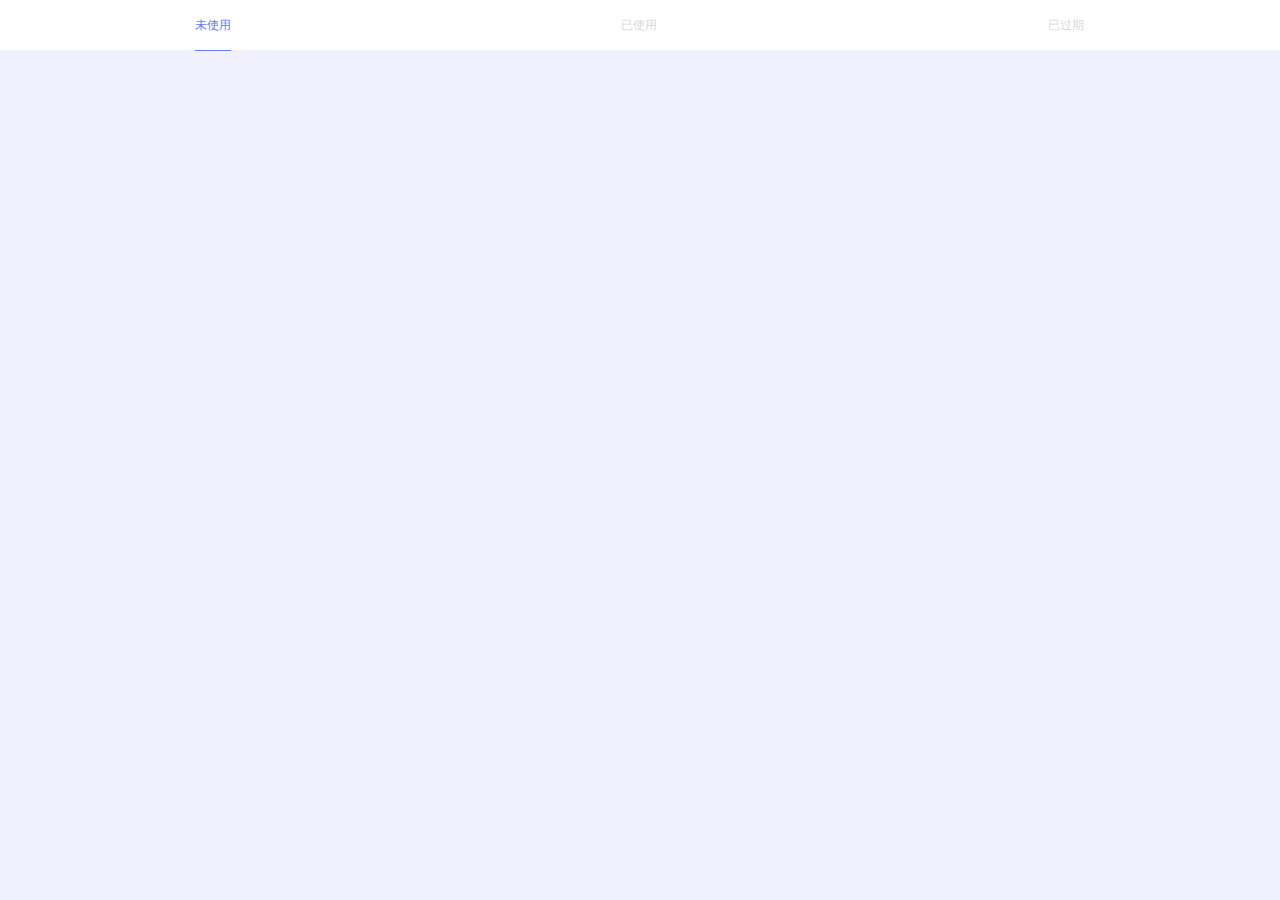
==== day3/index.html @ 5a36a46b "commit day3" ====
<!DOCTYPE html>
<html>
<head lang="en">
    <meta charset="UTF-8">
    <meta name="viewport" content="width=device-width,initial-scale=1,maximum-scale=1,user-scalable=no"/>
    <link type="text/css" rel="stylesheet" href="css/font-awesome.min.css"/>
    <link type="text/css" rel="stylesheet" href="css/reset.css"/>
    <link type="text/css" rel="stylesheet" href="css/common.css"/>
    <link type="text/css" rel="stylesheet" href="css/style.css"/>
    <title></title>
</head>
<body>
    <div class="nav">
        <ul>
            <li class="active"><a href="javascript:;">未使用</a></li>
            <li><a href="javascript:;">已使用</a></li>
            <li><a href="javascript:;">已过期</a></li>
        </ul>
    </div>
</body>
</html>
---- day3/css/common.css ----
/*
* @description:Common usage Styles
* @author:HaoNan
* @update:HaoNan (2015-08-1 8:30)
*/
@-webkit-viewport {
    width: device-width;
}

@-moz-viewport {
    width: device-width;
}

@-ms-viewport {
    width: device-width;
}

@-o-viewport {
    width: device-width;
}

@viewport {
    width: device-width;
}

body {
    font-family: "Microsoft Yahei", Helvetica, Arial, sans-serif;
    color: #3b3d3e;
}

a {
    color: #666;
}

a:hover, a:focus {
    color: #666;
    text-decoration: none;
}

.block {
    display: block;
}

.float-left {
    float: left;
}

.float-right {
    float: right;
}

.float-none {
    float: none;
}

.margin-center {
    margin-left: auto;
    margin-right: auto;
    display: table;
    width: auto;
}

.text-justify {
    text-align: justify;
}

.text-underline {
    text-decoration: underline;
}

.text-top {
    vertical-align: top;
}

.text-middle {
    vertical-align: middle;
}

.text-bottom {
    vertical-align: bottom;
}

.text-nobr {
    white-space: nowrap;
    overflow: hidden;
    text-overflow: ellipsis;
}

.text-nowrap {
    display: -webkit-box;
    overflow: hidden;
    text-overflow: ellipsis;
    -webkit-box-orient: vertical;
    -webkit-line-clamp: 2;
}

.f0 {
    font-size: 0;
}

.f9 {
    font-size: .09rem;
}

.f10 {
    font-size: .1rem;
}

.f12 {
    font-size: .12rem;
}

.f14 {
    font-size: .14rem;
}

.f16 {
    font-size: .16rem;
}

.f18 {
    font-size: .18rem;
}

.f20 {
    font-size: .2rem;
}

.f24 {
    font-size: .24rem;
}

.f26 {
    font-size: .26rem;
}

.f32 {
    font-size: .32rem;
}

.f36 {
    font-size: .36rem;
}

.pos-relative {
    position: relative;
}

.pos-absolute {
    position: absolute;
}

.pos-static {
    position: static;
}

.text-dark {
    color: #000;
}

.text-light-dark {
    color: #666;
}

.text-jet-dark {
    color: #333;
}

.text-white, a.text-white {
    color: #fff;
}

.text-red, a.text-red {
    color: #ff4136;
}

.text-light-red, a.text-light-red {
    color: #f74d4d;
}

.text-blue, a.text-blue {
    color: #006666;
}

.text-highlight-blue, a.text-highlight-blue {
    color: #5badab;
}

.text-high-blue, a.text-high-blue {
    color: #4c6aae;
}

a.text-light-blue, .text-light-blue {
    color: #89afc3;
}

.text-orange, a.text-orange {
    color: #fa8100;
}

.text-dark-orange {
    color: #ff7200;
}

.text-gray, a.text-gray {
    color: #454545;
}

.text-light-gray {
    color: #a3a3a3;
}

.txt-idt1 {
    text-indent: 1rem;
}

.txt-idt2 {
    text-indent: 2rem;
}

.n {
    font-weight: normal;
    font-style: normal;
}

.b {
    font-weight: bold;
}

.i {
    font-style: italic;
}

.wf {
    width: 100%;
}

.hf {
    height: 100%;
}

.nowrap {
    white-space: nowrap;
}

.bk {
    word-wrap: break-word;
}

.rel {
    position: relative;
}

.abs {
    position: absolute;
}

.bg-navy {
    background-color: #001f3f;
}

.bg-blue {
    background-color: #0074d9;
}

.bg-aqua {
    background-color: #7fdbff;
}

.bg-teal {
    background-color: #39cccc;
}

.bg-olive {
    background-color: #3d9970;
}

.bg-green {
    background-color: #2ecc40;
}

.bg-lime {
    background-color: #01ff70;
}

.bg-yellow {
    background-color: #ffdc00;
}

.bg-orange {
    background-color: #ff851b;
}

.bg-danger {
    background-color: #ff4136;
}

.bg-fuchsia {
    background-color: #f012be;
}

.bg-purple {
    background-color: #b10dc9;
}

.bg-maroon {
    background-color: #85144b;
}

.bg-white {
    background-color: #ffffff;
}

.bg-gray {
    background-color: #aaaaaa;
}

.bg-light-gray {
    background-color: #f0efed;
}

.bg-silver {
    background-color: #dddddd;
}

.bg-black {
    background-color: #111111;
}

.bg-white {
    background-color: #fff;
}

.bg-none {
    background-image: none !important;
}

.bgfb {
    background-color: #fbfbfb;
}

.bgf5 {
    background-color: #f5f5f5;
}

.bgf0 {
    background-color: #f0f0f0;
}

.bgeb {
    background-color: #ebebeb;
}

.bge0 {
    background-color: #e0e0e0;
}

.bd1 {
    border: 1px solid #ddd;
}

.bd2 {
    border: 2px solid #ddd;
}

.bd3 {
    border: 3px solid #ddd;
}

.bd0 {
    border-width: 0;
}

.bdl0 {
    border-left: 0 !important;
}

.bdt1 {
    border-top: 1px solid #ccc;
}

.bdr1 {
    border-right: 1px solid #ccc;
}

.bdl1 {
    border-left: 1px solid #ccc;
}

.bdb1 {
    border-bottom: 1px solid #eee;
}

.ml0 {
    margin-left: 0;
}

.mr0 {
    margin-right: 0;
}

.mt0 {
    margin-top: 0;
}

.mb0 {
    margin-bottom: 0;
}

.pl0 {
    padding-left: 0;
}

.pr0 {
    padding-right: 0;
}

.pt0 {
    padding-top: 0;
}

.pb0 {
    padding-bottom: 0;
}

.mlf3 {
    margin-left: -3px;
}

.mlf5 {
    margin-left: -5px;
}

.mlf10 {
    margin-left: -10px;
}

.mrf15 {
    margin-right: -15px;
}

.mlrf15 {
    margin-left: -15px !important;
    margin-right: -15px !important;
}

.mtf3 {
    margin-top: -3px;
}

.mtf5 {
    margin-top: -5px;
}

.mtf10 {
    margin-top: -10px;
}

.mtf15 {
    margin-top: -15px;
}

.mt3 {
    margin-top: 3px;
}

.mt5 {
    margin-top: 5px;
}

.mt10 {
    margin-top: 10px;
}

.mt15 {
    margin-top: 15px;
}

.mt20 {
    margin-top: 20px;
}

.mt25 {
    margin-top: 25px;
}

.mt30 {
    margin-top: 30px;
}

.mt35 {
    margin-top: 35px;
}

.mt50 {
    margin-top: 50px;
}

.mb3 {
    margin-bottom: 3px;
}

.mb5 {
    margin-bottom: 5px;
}

.mb10 {
    margin-bottom: 10px;
}

.mb15 {
    margin-bottom: 15px;
}

.mb20 {
    margin-bottom: 20px;
}

.ml3 {
    margin-left: 3px;
}

.ml5 {
    margin-left: 5px;
}

.ml10 {
    margin-left: 10px;
}

.ml15 {
    margin-left: 15px;
}

.ml20 {
    margin-left: 20px;
}

.mr3 {
    margin-right: 3px;
}

.mr5 {
    margin-right: 5px;
}

.mr10 {
    margin-right: 10px;
}

.mr15 {
    margin-right: 15px;
}

.mr20 {
    margin-right: 20px;
}

.mr30 {
    margin-right: 30px;
}

.mr50 {
    margin-right: 50px;
}

.mlr1 {
    margin-left: 1px;
    margin-right: 1px;
}

.mlr3 {
    margin-left: 3px;
    margin-right: 3px;
}

.mlr5 {
    margin-left: 5px;
    margin-right: 5px;
}

.mlr10 {
    margin-left: 10px;
    margin-right: 10px;
}

.p1 {
    padding: 1px;
}

.p3 {
    padding: 3px;
}

.p5 {
    padding: 5px;
}

.p10 {
    padding: 10px;
}

.pt3 {
    padding-top: 3px;
}

.pt5 {
    padding-top: 5px;
}

.pt10 {
    padding-top: 10px;
}

.pt15 {
    padding-top: 15px;
}

.pt20 {
    padding-top: 20px;
}

.pt30 {
    padding-top: 30px;
}

.pt50 {
    padding-top: 50px;
}

.pb3 {
    padding-bottom: 3px;
}

.pb5 {
    padding-bottom: 5px;
}

.pb10 {
    padding-bottom: 10px;
}

.pb15 {
    padding-bottom: 15px;
}

.pb20 {
    padding-bottom: 20px;
}

.pb30 {
    padding-bottom: 30px;
}

.pb50 {
    padding-bottom: 50px;
}

.pl3 {
    padding-left: 3px;
}

.pl5 {
    padding-left: 5px;
}

.pl10 {
    padding-left: 10px !important;
}

.pl15 {
    padding-left: 15px;
}

.pl20 {
    padding-left: 20px;
}

.pl25 {
    padding-left: 25px;
}

.pl30 {
    padding-left: 30px;
}

.pr3 {
    padding-right: 3px;
}

.pr5 {
    padding-right: 5px;
}

.pr10 {
    padding-right: 10px !important;
}

.pr15 {
    padding-right: 15px;
}

.pr20 {
    padding-right: 20px;
}

.pr30 {
    padding-right: 30px;
}

.pr50 {
    padding-right: 50px;
}

.swiper-pagination-bullet-active {
    background-color: #666;
}

/*# sourcremappingURL=common.css.map */
---- day3/css/style.css ----
body {
  position: absolute;
  top: 0;
  bottom: 0;
  width: 100%;
  font-size: 0.12rem;
  display: -webkit-flex;
  -webkit-flex-direction: column;
  background-color: #f0f0fe; }

.nav ul {
  display: -webkit-flex;
  background-color: #fff; }
  .nav ul li {
    width: 33.3%;
    height: 0.5rem;
    display: -webkit-flex;
    justify-content: center;
    align-items: center; }
    .nav ul li a {
      line-height: 0.5rem;
      color: #d9d9d9; }
    .nav ul li.active a {
      color: #617ef6;
      border-bottom: 0.01rem solid #617ef6; }

/*# sourceMappingURL=style.css.map */
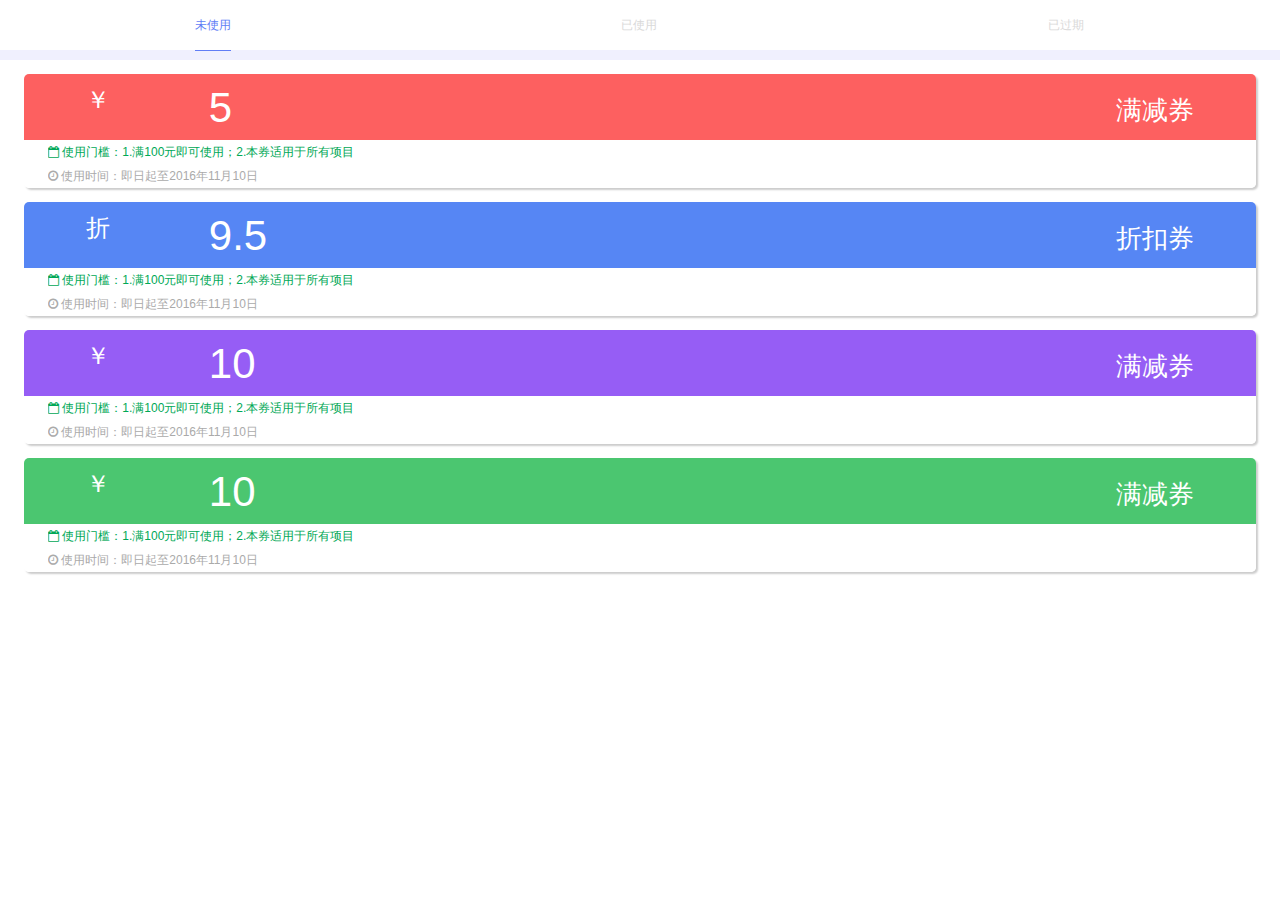
==== commit 5f1f5392: "modified day3" ====
--- a/day3/index.html
+++ b/day3/index.html
@@ -17,5 +17,75 @@
             <li><a href="javascript:;">已过期</a></li>
         </ul>
     </div>
+    <div class="details">
+        <div class="item">
+            <div class="item-top">
+                <span>￥</span>
+                <span>5</span>
+                <span>满减券</span>
+            </div>
+            <div class="item-bottom">
+                <p class="text-nobr">
+                    <i class="fa fa-calendar-o"></i>
+                    <span>使用门槛：1.满100元即可使用；2.本券适用于所有项目</span>
+                </p>
+                <p class="text-nobr">
+                    <i class="fa fa-clock-o"></i>
+                    <span>使用时间：即日起至2016年11月10日</span>
+                </p>
+            </div>
+        </div>
+        <div class="item">
+        <div class="item-top">
+            <span>折</span>
+            <span>9.5</span>
+            <span>折扣券</span>
+        </div>
+        <div class="item-bottom">
+            <p class="text-nobr">
+                <i class="fa fa-calendar-o"></i>
+                <span>使用门槛：1.满100元即可使用；2.本券适用于所有项目</span>
+            </p>
+            <p class="text-nobr">
+                <i class="fa fa-clock-o"></i>
+                <span>使用时间：即日起至2016年11月10日</span>
+            </p>
+        </div>
+    </div>
+        <div class="item">
+        <div class="item-top">
+            <span>￥</span>
+            <span>10</span>
+            <span>满减券</span>
+        </div>
+        <div class="item-bottom">
+            <p class="text-nobr">
+                <i class="fa fa-calendar-o"></i>
+                <span>使用门槛：1.满100元即可使用；2.本券适用于所有项目</span>
+            </p>
+            <p class="text-nobr">
+                <i class="fa fa-clock-o"></i>
+                <span>使用时间：即日起至2016年11月10日</span>
+            </p>
+        </div>
+    </div>
+        <div class="item">
+        <div class="item-top">
+            <span>￥</span>
+            <span>10</span>
+            <span>满减券</span>
+        </div>
+        <div class="item-bottom">
+            <p class="text-nobr">
+                <i class="fa fa-calendar-o"></i>
+                <span>使用门槛：1.满100元即可使用；2.本券适用于所有项目</span>
+            </p>
+            <p class="text-nobr">
+                <i class="fa fa-clock-o"></i>
+                <span>使用时间：即日起至2016年11月10日</span>
+            </p>
+        </div>
+    </div>
+    </div>
 </body>
 </html>--- a/day3/css/style.css
+++ b/day3/css/style.css
@@ -24,4 +24,57 @@
       color: #617ef6;
       border-bottom: 0.01rem solid #617ef6; }
 
+.details {
+  -webkit-flex: 1;
+  overflow-y: scroll;
+  margin-top: 0.1rem;
+  background-color: #fff;
+  padding-left: 0.24rem;
+  padding-right: 0.24rem;
+  box-sizing: border-box; }
+  .details .item {
+    margin-top: 0.14rem;
+    border-radius: 0.05rem;
+    box-shadow: 0.02rem 0.02rem 0.02rem #ccc; }
+    .details .item:nth-child(2) .item-top {
+      background-color: #5686f4; }
+    .details .item:nth-child(3) .item-top {
+      background-color: #965df5; }
+    .details .item:nth-child(4) .item-top {
+      background-color: #4bc670; }
+    .details .item .item-top {
+      height: 0.66rem;
+      background-color: #fd6060;
+      color: #fff;
+      border-top-left-radius: 0.05rem;
+      border-top-right-radius: 0.05rem;
+      position: relative; }
+      .details .item .item-top span {
+        position: absolute; }
+        .details .item .item-top span:first-child {
+          font-size: 0.24rem;
+          left: 5%;
+          top: 0.1rem; }
+        .details .item .item-top span:nth-child(2) {
+          font-size: 0.42rem;
+          left: 15%;
+          top: 0.1rem; }
+        .details .item .item-top span:last-child {
+          font-size: 0.26rem;
+          bottom: 0.12rem;
+          right: 5%; }
+    .details .item .item-bottom {
+      background-color: #fff;
+      padding-left: 0.24rem;
+      padding-right: 0.24rem;
+      box-sizing: border-box;
+      border-bottom-left-radius: 0.05rem;
+      border-bottom-right-radius: 0.05rem; }
+      .details .item .item-bottom p {
+        line-height: 0.24rem; }
+        .details .item .item-bottom p:first-child {
+          color: #00a856; }
+        .details .item .item-bottom p:last-child {
+          color: #aaaaaa; }
+
 /*# sourceMappingURL=style.css.map */
